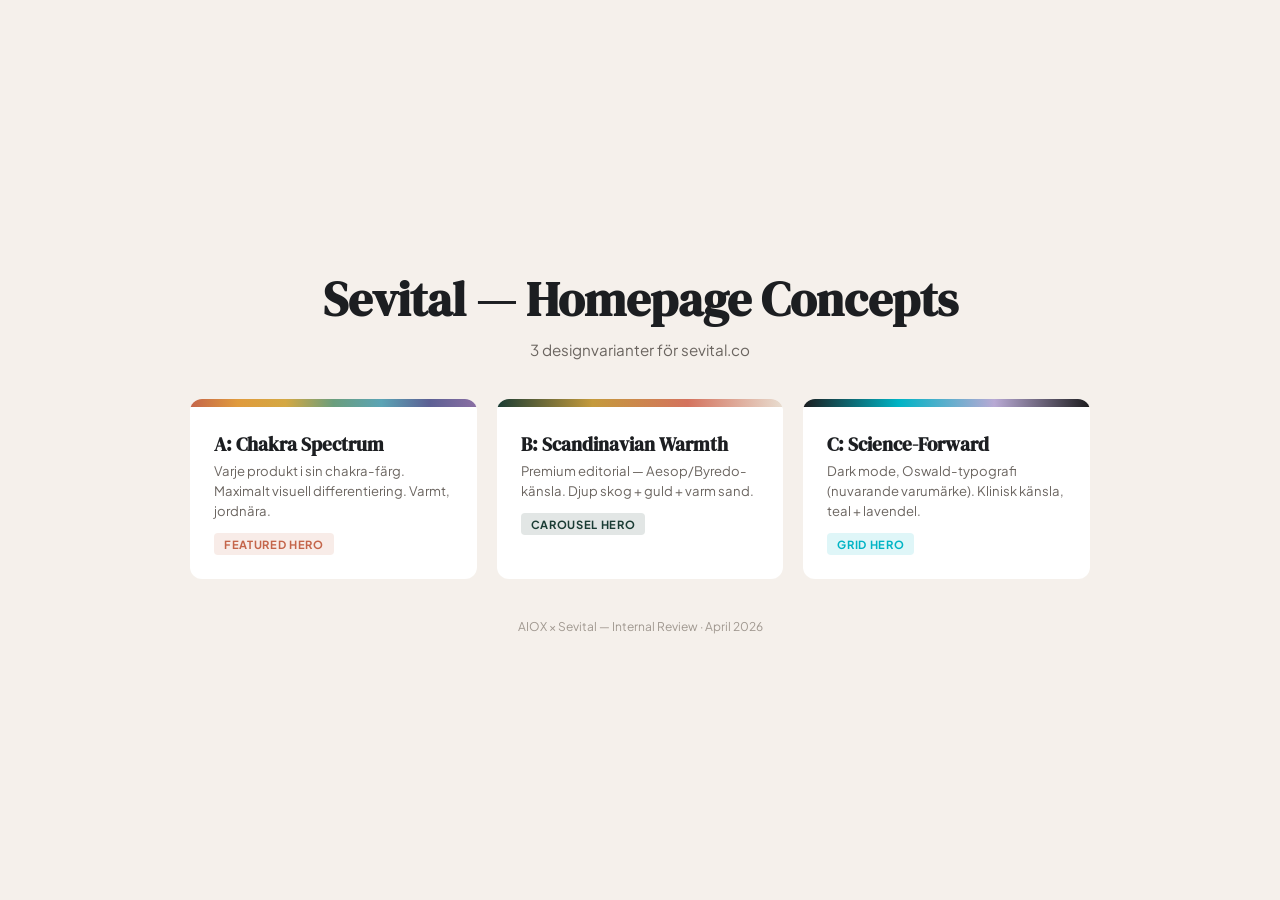
==== index.html @ 2c764c20 "Sevital homepage redesign — 3 variants (Chakra, Scandi, Science)" ====
<!DOCTYPE html>
<html lang="en">
<head>
  <meta charset="UTF-8">
  <meta name="viewport" content="width=device-width, initial-scale=1.0">
  <title>Sevital — Homepage Redesign Concepts</title>
  <style>
    @import url('https://fonts.googleapis.com/css2?family=DM+Serif+Display&family=Plus+Jakarta+Sans:wght@400;600;700&display=swap');
    * { margin: 0; padding: 0; box-sizing: border-box; }
    body { font-family: 'Plus Jakarta Sans', sans-serif; background: #F5F0EB; color: #1C1E21; min-height: 100vh; display: flex; flex-direction: column; align-items: center; justify-content: center; padding: 40px 20px; }
    h1 { font-family: 'DM Serif Display', serif; font-size: clamp(1.8rem, 5vw, 3rem); text-align: center; margin-bottom: 8px; }
    .subtitle { color: #6B6560; margin-bottom: 40px; text-align: center; font-size: 0.95rem; }
    .cards { display: grid; grid-template-columns: 1fr; gap: 20px; max-width: 900px; width: 100%; }
    @media (min-width: 768px) { .cards { grid-template-columns: repeat(3, 1fr); } }
    .card { background: #fff; border-radius: 12px; overflow: hidden; text-decoration: none; color: inherit; transition: transform 0.2s, box-shadow 0.2s; }
    .card:hover { transform: translateY(-4px); box-shadow: 0 12px 32px rgba(0,0,0,0.1); }
    .card-color { height: 8px; }
    .card-body { padding: 24px; }
    .card h2 { font-family: 'DM Serif Display', serif; font-size: 1.2rem; margin-bottom: 4px; }
    .card p { font-size: 0.82rem; color: #6B6560; line-height: 1.5; }
    .card .tag { display: inline-block; margin-top: 12px; font-size: 0.7rem; font-weight: 700; text-transform: uppercase; letter-spacing: 0.06em; padding: 4px 10px; border-radius: 4px; }
    .footer-note { margin-top: 40px; font-size: 0.75rem; color: #A09890; text-align: center; }
  </style>
</head>
<body>
  <h1>Sevital — Homepage Concepts</h1>
  <p class="subtitle">3 designvarianter för sevital.co</p>
  <div class="cards">
    <a href="variant-a-chakra.html" class="card">
      <div class="card-color" style="background: linear-gradient(90deg, #C4654A, #E09B3D, #D4A843, #6B9E7D, #5BA4B5, #5C6094, #8B6FA3);"></div>
      <div class="card-body">
        <h2>A: Chakra Spectrum</h2>
        <p>Varje produkt i sin chakra-färg. Maximalt visuell differentiering. Varmt, jordnära.</p>
        <span class="tag" style="background: #C4654A20; color: #C4654A;">Featured Hero</span>
      </div>
    </a>
    <a href="variant-b-scandi.html" class="card">
      <div class="card-color" style="background: linear-gradient(90deg, #1A3C34, #C49A3C, #D4735E, #E8DDD0);"></div>
      <div class="card-body">
        <h2>B: Scandinavian Warmth</h2>
        <p>Premium editorial — Aesop/Byredo-känsla. Djup skog + guld + varm sand.</p>
        <span class="tag" style="background: #1A3C3420; color: #1A3C34;">Carousel Hero</span>
      </div>
    </a>
    <a href="variant-c-science.html" class="card">
      <div class="card-color" style="background: linear-gradient(90deg, #1C1C1E, #00B4C5, #B8A9D4, #1C1C1E);"></div>
      <div class="card-body">
        <h2>C: Science-Forward</h2>
        <p>Dark mode, Oswald-typografi (nuvarande varumärke). Klinisk känsla, teal + lavendel.</p>
        <span class="tag" style="background: #00B4C520; color: #00B4C5;">Grid Hero</span>
      </div>
    </a>
  </div>
  <p class="footer-note">AIOX × Sevital — Internal Review · April 2026</p>
</body>
</html>
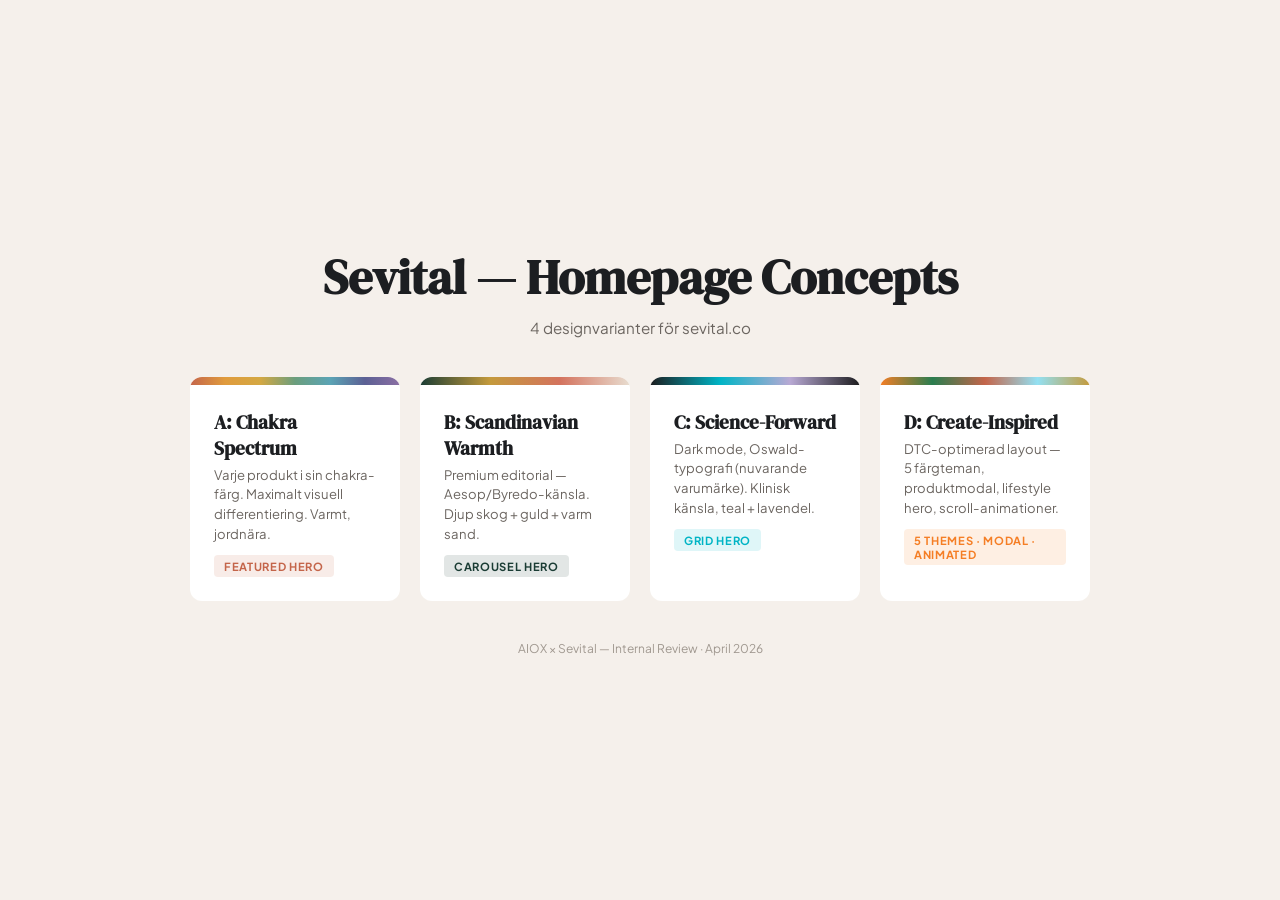
==== commit f778b827: "Add Variant D: Create-inspired mockup with 5 color themes - Full-width lifestyle hero banner from se" ====
--- a/index.html
+++ b/index.html
@@ -11,7 +11,8 @@
     h1 { font-family: 'DM Serif Display', serif; font-size: clamp(1.8rem, 5vw, 3rem); text-align: center; margin-bottom: 8px; }
     .subtitle { color: #6B6560; margin-bottom: 40px; text-align: center; font-size: 0.95rem; }
     .cards { display: grid; grid-template-columns: 1fr; gap: 20px; max-width: 900px; width: 100%; }
-    @media (min-width: 768px) { .cards { grid-template-columns: repeat(3, 1fr); } }
+    @media (min-width: 768px) { .cards { grid-template-columns: repeat(2, 1fr); } }
+    @media (min-width: 1024px) { .cards { grid-template-columns: repeat(4, 1fr); } }
     .card { background: #fff; border-radius: 12px; overflow: hidden; text-decoration: none; color: inherit; transition: transform 0.2s, box-shadow 0.2s; }
     .card:hover { transform: translateY(-4px); box-shadow: 0 12px 32px rgba(0,0,0,0.1); }
     .card-color { height: 8px; }
@@ -24,7 +25,7 @@
 </head>
 <body>
   <h1>Sevital — Homepage Concepts</h1>
-  <p class="subtitle">3 designvarianter för sevital.co</p>
+  <p class="subtitle">4 designvarianter för sevital.co</p>
   <div class="cards">
     <a href="variant-a-chakra.html" class="card">
       <div class="card-color" style="background: linear-gradient(90deg, #C4654A, #E09B3D, #D4A843, #6B9E7D, #5BA4B5, #5C6094, #8B6FA3);"></div>
@@ -50,6 +51,14 @@
         <span class="tag" style="background: #00B4C520; color: #00B4C5;">Grid Hero</span>
       </div>
     </a>
+    <a href="variant-d-create.html" class="card">
+      <div class="card-color" style="background: linear-gradient(90deg, #F57E25, #2A7D4F, #C4654A, #93E0F2, #C49A3C);"></div>
+      <div class="card-body">
+        <h2>D: Create-Inspired</h2>
+        <p>DTC-optimerad layout — 5 färgteman, produktmodal, lifestyle hero, scroll-animationer.</p>
+        <span class="tag" style="background: #F57E2520; color: #F57E25;">5 Themes · Modal · Animated</span>
+      </div>
+    </a>
   </div>
   <p class="footer-note">AIOX × Sevital — Internal Review · April 2026</p>
 </body>
